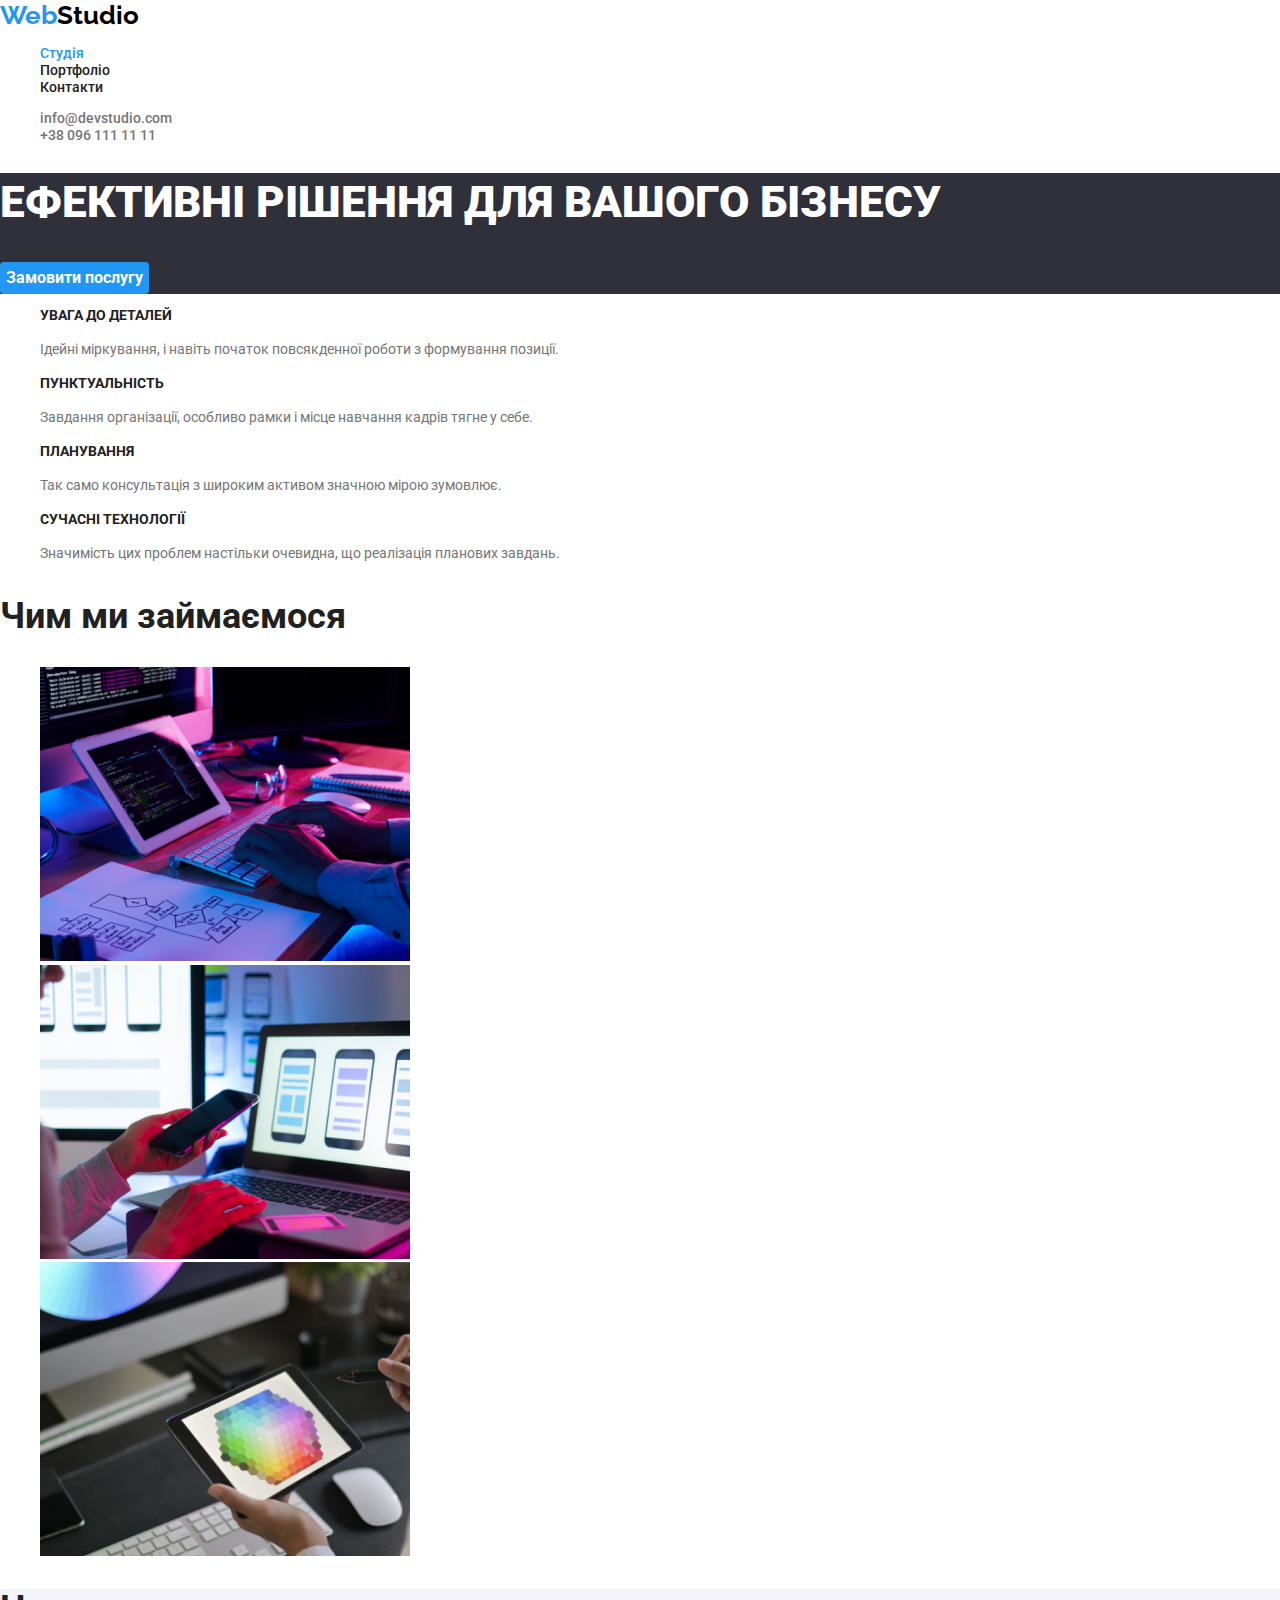
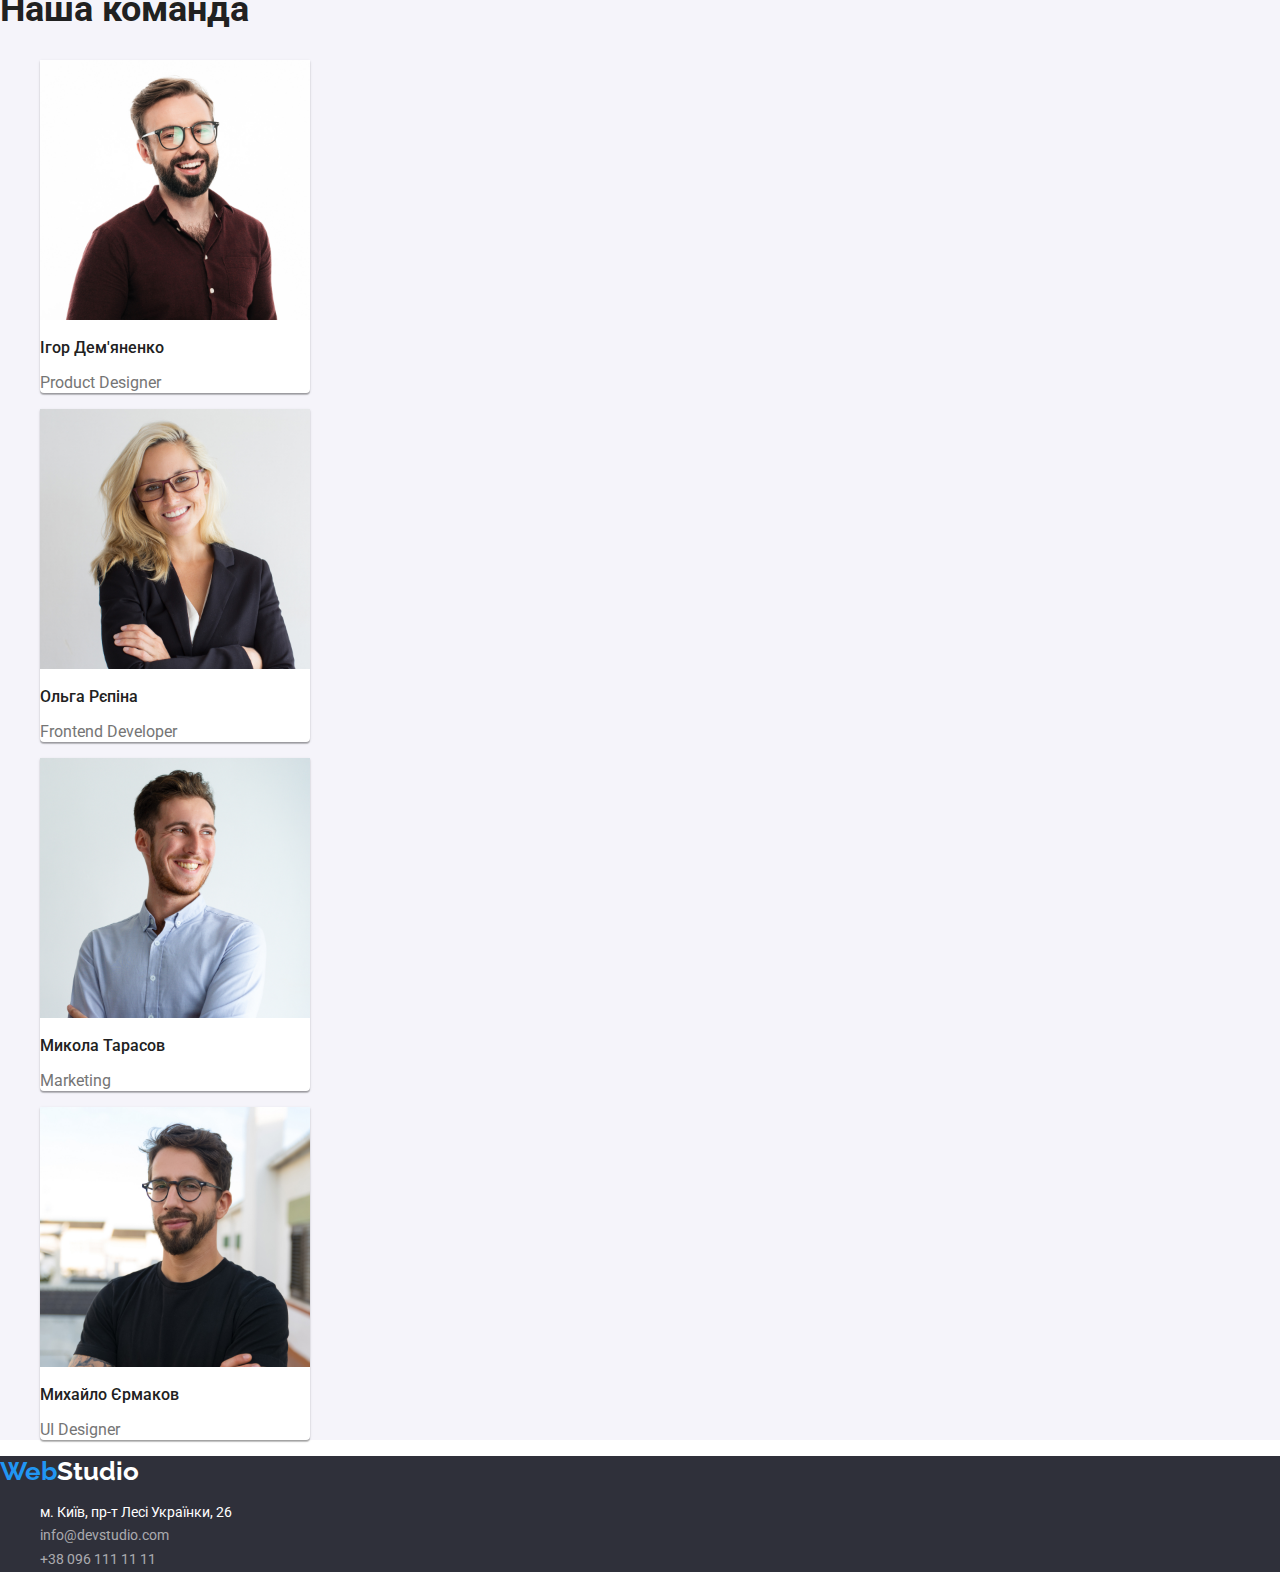
==== index.html @ 89f5fe5b "Initial commit" ====
<!DOCTYPE html>
<html lang="uk">
<head>
    <meta charset="UTF-8">
    <meta http-equiv="X-UA-Compatible" content="IE=edge">
    <meta name="viewport" content="width=device-width, initial-scale=1.0">
    <title>Домашня робота 1</title>

    <link rel="preconnect" href="https://fonts.googleapis.com">
    <link rel="preconnect" href="https://fonts.gstatic.com" crossorigin>
    <link href="https://fonts.googleapis.com/css2?family=Raleway:wght@700&family=Roboto:wght@400;500;700;900&display=swap" rel="stylesheet">

    <link rel="stylesheet" href="./css/normalize.css">

    <link rel="stylesheet" href="./css/index.css">

</head>
<body class="page">
    <header class="header">
        <nav class="nav">
            <a href="" class="logo">Web<span class="logo-dot">Studio</span></a>
            <ul class="nav-site">
                <li><a href="./index.html" class="studio">Студія</a></li>
                <li><a href="./portfolio.html" class="portfolio-contacts portfolio-margin">Портфоліо</a></li>
                <li><a href="" class="portfolio-contacts">Контакти</a></li>
            </ul>
        </nav>

            <ul class="nav-address">
                <li><a href="mailto:info@devstudio.com" class="mail">info@devstudio.com</a></li>
                <li><a href="tel:+380961111111" class="tel">+38 096 111 11 11</a></li>
            </ul>
        
    </header>

    <main>
        <section class="section-one">
                <h1 class="section-one-title">Ефективні рішення для вашого бізнесу</h1>
                <button type="button" class="button">Замовити послугу</button>   
        </section>

            <section class="section-two">
                <h2 hidden>Критерiї у роботi</h2>
                    <ul class="ul-section-two">
                        <li>
                            <h3 class="title title-section-two">УВАГА ДО ДЕТАЛЕЙ</h3>
                            <p class="text">Ідейні міркування, і навіть початок повсякденної роботи з формування позиції.</p>
                        </li>
                        <li>
                            <h3 class="title title-section-two">ПУНКТУАЛЬНІСТЬ</h3>
                            <p class="text">Завдання організації, особливо рамки і місце навчання кадрів тягне у себе.</p>
                        </li>
                        <li>
                            <h3 class="title title-section-two">ПЛАНУВАННЯ</h3>
                            <p class="text">Так само консультація з широким активом значною мірою зумовлює.</p>
                        </li>
                        <li>
                            <h3 class="title title-section-two">СУЧАСНІ ТЕХНОЛОГІЇ</h3>
                            <p class="text">Значимість цих проблем настільки очевидна, що реалізація планових завдань.</p>
                        </li>
                    </ul> 
            </section>
       
        <section class="section-three">
                <h2 class="title title-section-three">Чим ми займаємося</h2>
            <ul class="ul-section-three">
                <li><img src="./img/computer.jpg" alt="computer" width="370" class="img"></li>
                <li><img src="./img/telephone.jpg" alt="telephone" width="370" class="img"></li>
                <li><img src="./img/tablet.jpg" alt="tablet" width="370" class="img"></li>
            </ul>
         
        </section>
        <section class="section-four">
                <h2 class="title title-section-four">Наша команда</h2>
                <ul class="ul-section-four">
                    <li class="li-section-four">
                        <img src="./img/productdesigner.jpg" alt="designer" width="270">
                        <h3 class="title title-four">Ігор Дем'яненко</h3>
                        <p lang="en" class="text-section-four">Product Designer</p>
                    </li>
                    <li class="li-section-four">
                        <img src="./img/frontenddeveloper.jpg" alt="developer" width="270">
                        <h3 class="title title-four">Ольга Рєпіна</h3>
                        <p lang="en" class="text-section-four">Frontend Developer</p>
                    </li>
                    <li class="li-section-four">
                        <img src="./img/marketin.jpg" alt="marketing" width="270">
                        <h3 class="title title-four">Микола Тарасов</h3>
                        <p lang="en" class="text-section-four">Marketing</p>
                    </li>
                    <li class="li-section-four">
                        <img src="./img/uIdesigner.jpg" alt="designer" width="270">
                        <h3 class="title title-four">Михайло Єрмаков</h3>
                        <p lang="en" class="text-section-four">UI Designer</p>
                    </li>
                </ul>
        </section>
    </main>
    <footer class="footer">
            <a href="" class="logo-footer">Web<span class="logo-dot-footer">Studio</span></a>
       
        <address class="address">
            <ul>
                <li><a href="https://goo.gl/maps/SRYrZVsb4umEYRxeA" target="_blank" rel="noopener noreferrer" class="maps">м. Київ, пр-т Лесі Українки, 26</a></li>
                <li><a href="mailto:info@devstudio.com" class="mailto-tel">info@devstudio.com</a></li>
                <li><a href="tel:+380961111111" class="mailto-tel">+38 096 111 11 11</a></li>
            </ul>
        </address>
      
    </footer>
</body>
</html>
---- css/index.css ----
:root {
    --primary-color: #212121;
    --secondary-color: #757575;
    --accent-color: #2196F3;
    --white-color: #FFFFFF;
    --header-footer-color: #2F303A;
    --black-color: #000000;
    --grey-color: #F5F4FA;

    --main-font: 'Roboto', sans-serif;
    --secondary-font:  'Raleway', sans-serif;

    --title-size: 36px;
    --text-size: 14px;
}

ul {
    list-style: none;
}

* {
    box-sizing: border-box;
}
.page {
    color: var(--secondary-color);
    font-family: var(--main-font);
    font-size: var(--text-size);
}

/* header */
/* водин ряд display: flex; */
/* по вертикали по центру align-items: center; */
.logo {
    color: var(--accent-color);
    font-family: var(--secondary-font);
    font-weight: 700;
    font-size: 26px;
    line-height: 1.19;
    text-decoration: none;   
}
.logo-dot {
    color: var(--black-color);
}

.studio {
    color: var(--accent-color);
    font-weight: 500;
    font-size: 14px;
    line-height: 1.14;
    text-decoration: none;   
}
.studio:hover,
.studio:focus {
    color: blue;
}

.portfolio-contacts {
    color: var(--primary-color);
    font-weight: 500;
    font-size: 14px;
    line-height: 1.14;
    text-decoration: none;
   
}

.portfolio-contacts:hover,
.portfolio-contacts:focus {
    color:#2196F3;
}

.mail {
    color: var(--secondary-color);
    font-weight: 500;
    font-size: 14px;
    line-height: 1.14;
    text-decoration: none;
   
}
.mail:hover,
.mail:focus {
    color:#2196F3;
}

.tel {
    color: var(--secondary-color);
    font-weight: 500;
    font-size: 14px;
    line-height: 1.14;
    text-decoration: none;
}
.tel:hover,
.tel:focus {
    color:#2196F3;
}

/* main */
/* section 1 */
.section-one {
    background-color: var(--header-footer-color);    
}

.section-one-title {
    color: var(--white-color);
    font-weight: 900;
    font-size: 44px;
    line-height: 1.36;
    text-transform: uppercase;
}

.button {
    background-color:var(--accent-color);
    border: none;
    border-radius: 4px;
    color: var(--white-color);
    font-weight: 700;
    font-size: 16px;
    line-height: 1.87;
    cursor: pointer;  
}
.button:hover,
.button:focus {
    background-color: #188ce8;
    color: var(--white-color);
} 
/* section 2 */

 .title {
    color: var(--primary-color);
}
.title-section-two {
    font-weight: 700;
    font-size: 14px;
    line-height: 1.14;   
}
.text {
    line-height: 1.71;
   
}
/* section 3 */

.title-section-three {
    font-weight: 700;
    font-size: 36px;
    line-height: 1.16;   
}

.img {
    width: 370px;
    height: 294px;   
}
/* section 4 */
.section-four {
    background-color: var(--grey-color); 
}

.title-section-four {
    font-weight: 700;
    font-size: 36px;
    line-height: 1.16;   
}

.li-section-four {
    background-color: var(--white-color);
    width: 270px;
    box-shadow: 0px 1px 3px rgba(0, 0, 0, 0.12), 0px 1px 1px rgba(0, 0, 0, 0.14), 0px 2px 1px rgba(0, 0, 0, 0.2);
    border-radius: 0px 0px 4px 4px;
}
.title-four {
    font-weight: 500;
    font-size: 16px;
    line-height: 1.18;   
}
.text-section-four {
    font-size: 16px;
    line-height: 1.18;   
}
/* footer */
.footer {
    background-color: var(--header-footer-color);  
}

.logo-footer {
    color: var(--accent-color);
    font-family: var(--secondary-font);
    font-weight: 700;
    font-size: 26px;
    line-height: 1.19;
    text-decoration: none;
   
}
.logo-dot-footer {
    color: var(--white-color);
}

.address {
    font-style: normal;
}
.maps {
   color: var(--white-color);
  
    line-height: 1.71;
    text-decoration: none; 
}
.maps:hover,
.maps:focus {
    color: #2196F3;
}
.mailto-tel {
    color: rgba(255, 255, 255, 0.6);
    
    line-height: 1.71;
    text-decoration: none;
}
.mailto-tel:hover,
.mailto-tel:focus {
    color: #2196F3;
}
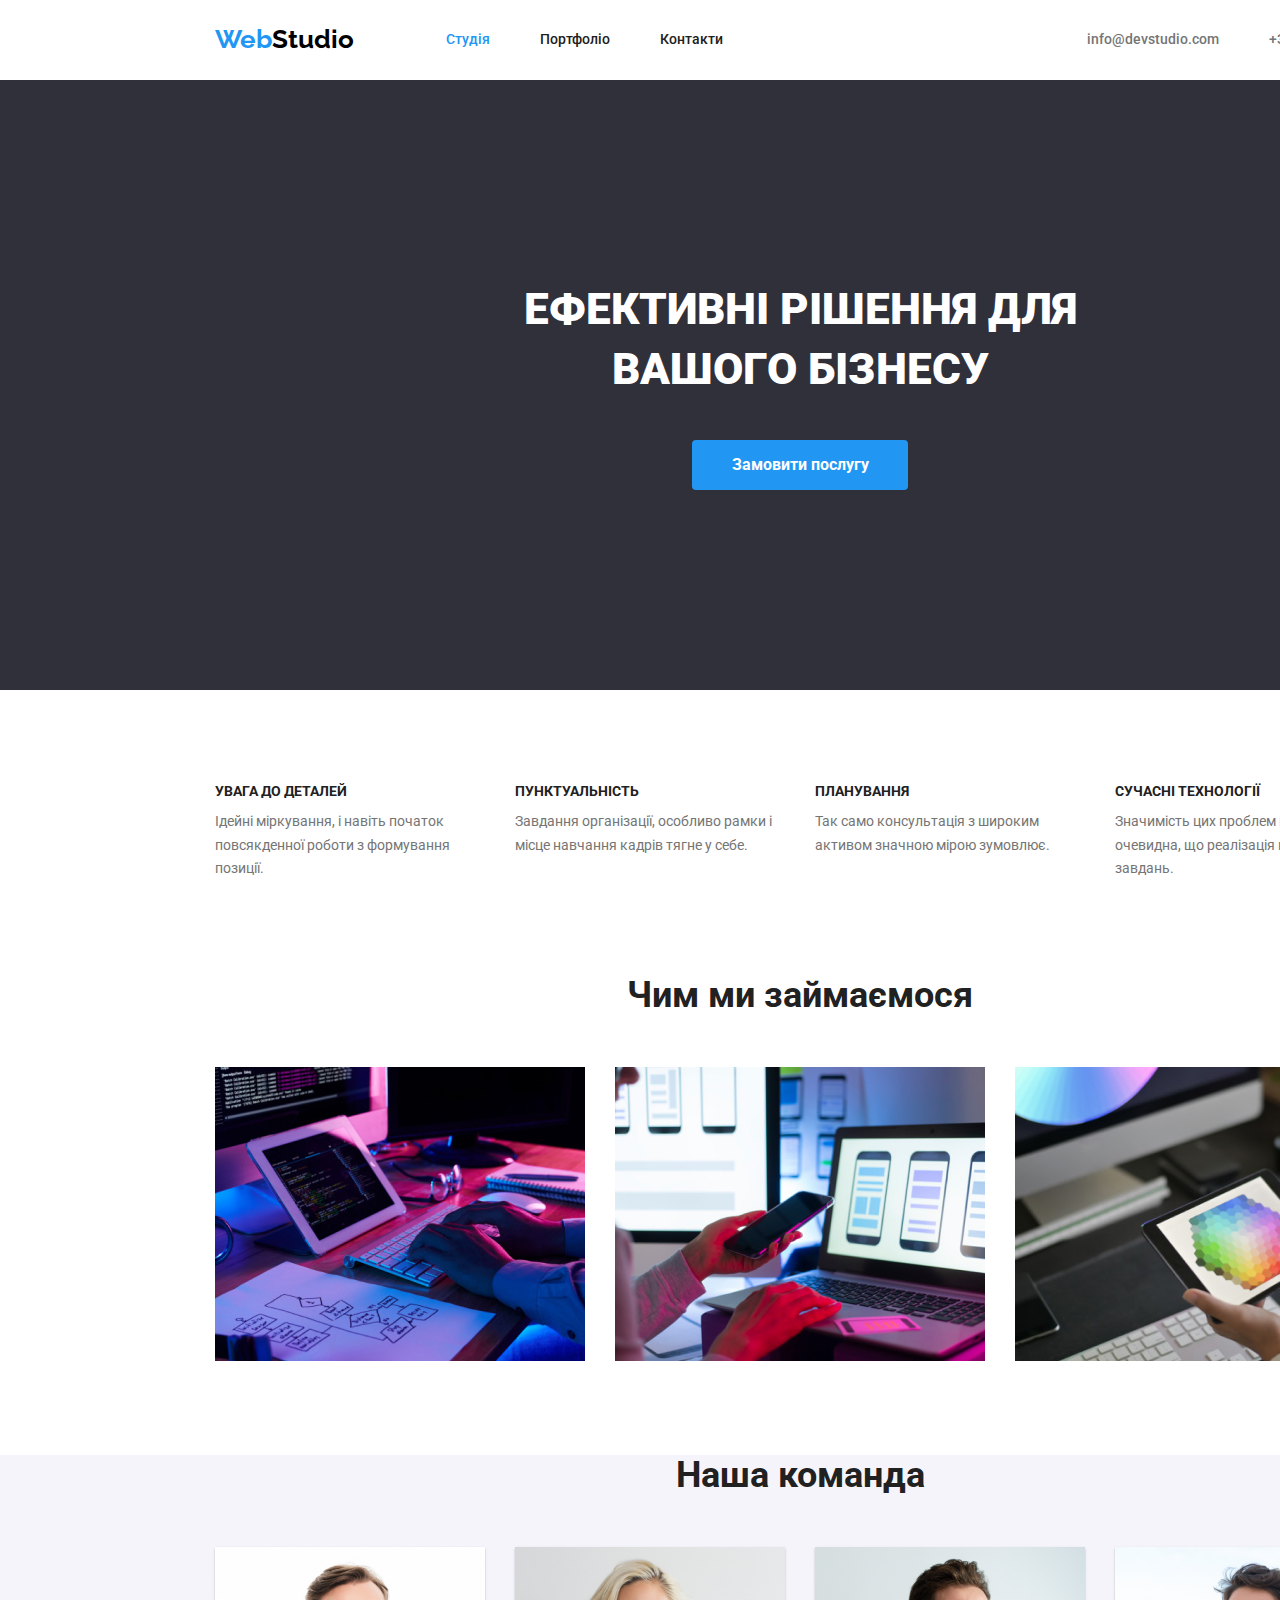
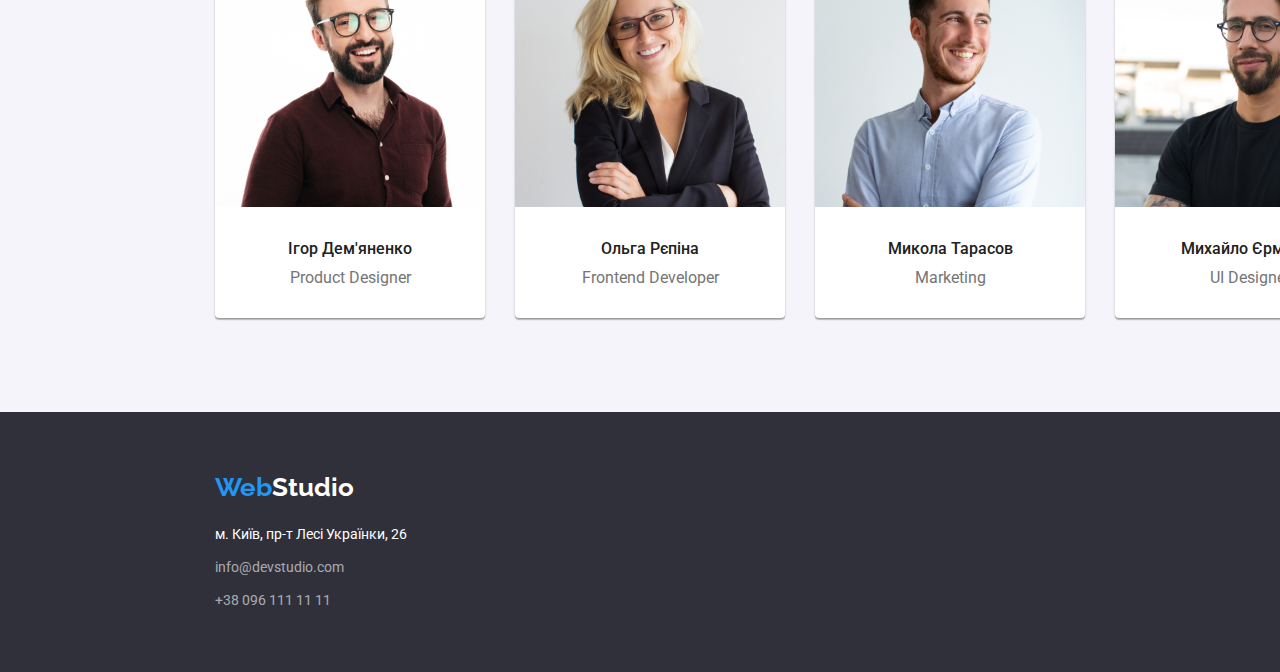
==== commit f6794fcb: "pазметка дз 3" ====
--- a/index.html
+++ b/index.html
@@ -10,27 +10,25 @@
     <link rel="preconnect" href="https://fonts.gstatic.com" crossorigin>
     <link href="https://fonts.googleapis.com/css2?family=Raleway:wght@700&family=Roboto:wght@400;500;700;900&display=swap" rel="stylesheet">
 
-    <link rel="stylesheet" href="./css/normalize.css">
+    <link rel="stylesheet" href="./css/modern-normalize.css">
 
     <link rel="stylesheet" href="./css/index.css">
 
-</head>
+</head> 
 <body class="page">
     <header class="header">
         <nav class="nav">
             <a href="" class="logo">Web<span class="logo-dot">Studio</span></a>
             <ul class="nav-site">
-                <li><a href="./index.html" class="studio">Студія</a></li>
-                <li><a href="./portfolio.html" class="portfolio-contacts portfolio-margin">Портфоліо</a></li>
-                <li><a href="" class="portfolio-contacts">Контакти</a></li>
+                <li class="item"><a href="./index.html" class="link studio">Студія</a></li>
+                <li class="item"><a href="./portfolio.html" class="link portfolio-contacts">Портфоліо</a></li>
+                <li class="item"><a href="" class=" link portfolio-contacts">Контакти</a></li>
             </ul>
         </nav>
-
             <ul class="nav-address">
-                <li><a href="mailto:info@devstudio.com" class="mail">info@devstudio.com</a></li>
-                <li><a href="tel:+380961111111" class="tel">+38 096 111 11 11</a></li>
+                <li class="item"><a href="mailto:info@devstudio.com" class="link mail">info@devstudio.com</a></li>
+                <li class="item"><a href="tel:+380961111111" class="link tel">+38 096 111 11 11</a></li>
             </ul>
-        
     </header>
 
     <main>
@@ -40,60 +38,66 @@
         </section>
 
             <section class="section-two">
+              <div class="container-two">
                 <h2 hidden>Критерiї у роботi</h2>
-                    <ul class="ul-section-two">
-                        <li>
-                            <h3 class="title title-section-two">УВАГА ДО ДЕТАЛЕЙ</h3>
-                            <p class="text">Ідейні міркування, і навіть початок повсякденної роботи з формування позиції.</p>
-                        </li>
-                        <li>
-                            <h3 class="title title-section-two">ПУНКТУАЛЬНІСТЬ</h3>
-                            <p class="text">Завдання організації, особливо рамки і місце навчання кадрів тягне у себе.</p>
-                        </li>
-                        <li>
-                            <h3 class="title title-section-two">ПЛАНУВАННЯ</h3>
-                            <p class="text">Так само консультація з широким активом значною мірою зумовлює.</p>
-                        </li>
-                        <li>
-                            <h3 class="title title-section-two">СУЧАСНІ ТЕХНОЛОГІЇ</h3>
-                            <p class="text">Значимість цих проблем настільки очевидна, що реалізація планових завдань.</p>
-                        </li>
-                    </ul> 
+                <ul class="ul-section-two">
+                    <li class="item">
+                        <h3 class="title title-section-two">УВАГА ДО ДЕТАЛЕЙ</h3>
+                        <p class="text">Ідейні міркування, і навіть початок повсякденної роботи з формування позиції.</p>
+                    </li>
+                    <li class="item">
+                        <h3 class="title title-section-two">ПУНКТУАЛЬНІСТЬ</h3>
+                        <p class="text">Завдання організації, особливо рамки і місце навчання кадрів тягне у себе.</p>
+                    </li>
+                    <li class="item">
+                        <h3 class="title title-section-two">ПЛАНУВАННЯ</h3>
+                        <p class="text">Так само консультація з широким активом значною мірою зумовлює.</p>
+                    </li>
+                    <li class="item">
+                        <h3 class="title title-section-two">СУЧАСНІ ТЕХНОЛОГІЇ</h3>
+                        <p class="text">Значимість цих проблем настільки очевидна, що реалізація планових завдань.</p>
+                    </li>
+                </ul> 
+              </div>
             </section>
        
         <section class="section-three">
-                <h2 class="title title-section-three">Чим ми займаємося</h2>
+           <div class="container-three">
+            <h2 class="title title-section-three">Чим ми займаємося</h2>
             <ul class="ul-section-three">
-                <li><img src="./img/computer.jpg" alt="computer" width="370" class="img"></li>
-                <li><img src="./img/telephone.jpg" alt="telephone" width="370" class="img"></li>
-                <li><img src="./img/tablet.jpg" alt="tablet" width="370" class="img"></li>
-            </ul>
-         
+                <li class="item"><img src="./img/computer.jpg" alt="computer" width="370" class="img"></li>
+                <li class="item"><img src="./img/telephone.jpg" alt="telephone" width="370" class="img"></li>
+                <li class="item"><img src="./img/tablet.jpg" alt="tablet" width="370" class="img"></li>
+            </ul>  
+           </div>
         </section>
         <section class="section-four">
                 <h2 class="title title-section-four">Наша команда</h2>
+                <div class="container-four">
                 <ul class="ul-section-four">
                     <li class="li-section-four">
-                        <img src="./img/productdesigner.jpg" alt="designer" width="270">
+                        <img src="./img/productdesigner.jpg" alt="designer" width="270" class="imges">
                         <h3 class="title title-four">Ігор Дем'яненко</h3>
                         <p lang="en" class="text-section-four">Product Designer</p>
                     </li>
                     <li class="li-section-four">
-                        <img src="./img/frontenddeveloper.jpg" alt="developer" width="270">
+                        <img src="./img/frontenddeveloper.jpg" alt="developer" width="270" class="imges">
                         <h3 class="title title-four">Ольга Рєпіна</h3>
                         <p lang="en" class="text-section-four">Frontend Developer</p>
                     </li>
                     <li class="li-section-four">
-                        <img src="./img/marketin.jpg" alt="marketing" width="270">
+                        <img src="./img/marketin.jpg" alt="marketing" width="270" class="imges">
                         <h3 class="title title-four">Микола Тарасов</h3>
                         <p lang="en" class="text-section-four">Marketing</p>
                     </li>
                     <li class="li-section-four">
-                        <img src="./img/uIdesigner.jpg" alt="designer" width="270">
+                        <img src="./img/uIdesigner.jpg" alt="designer" width="270" class="imges">
                         <h3 class="title title-four">Михайло Єрмаков</h3>
                         <p lang="en" class="text-section-four">UI Designer</p>
                     </li>
                 </ul>
+            </div>
+              
         </section>
     </main>
     <footer class="footer">
@@ -102,7 +106,7 @@
         <address class="address">
             <ul>
                 <li><a href="https://goo.gl/maps/SRYrZVsb4umEYRxeA" target="_blank" rel="noopener noreferrer" class="maps">м. Київ, пр-т Лесі Українки, 26</a></li>
-                <li><a href="mailto:info@devstudio.com" class="mailto-tel">info@devstudio.com</a></li>
+                <li><a href="mailto:info@devstudio.com" class="mailto-tel tell">info@devstudio.com</a></li>
                 <li><a href="tel:+380961111111" class="mailto-tel">+38 096 111 11 11</a></li>
             </ul>
         </address>
--- a/css/index.css
+++ b/css/index.css
@@ -16,11 +16,25 @@
 
 ul {
     list-style: none;
-}
-
-* {
+    padding: 0;
+    margin: 0;
+}
+
+/* * {
     box-sizing: border-box;
-}
+} */
+
+/* reset */
+h1,
+h2,
+h3,
+h4,
+h5,
+h6,
+p {
+    margin: 0;
+}
+
 .page {
     color: var(--secondary-color);
     font-family: var(--main-font);
@@ -28,9 +42,22 @@
 }
 
 /* header */
-/* водин ряд display: flex; */
 /* по вертикали по центру align-items: center; */
+
+.header {
+    display: flex;
+    width: 1600px;
+    padding-left: 215px;
+    padding-right: 215px;    
+}
+.nav {
+    display: flex;
+}
 .logo {
+    display: block;
+    padding-top: 24px;
+    padding-bottom: 25px;
+
     color: var(--accent-color);
     font-family: var(--secondary-font);
     font-weight: 700;
@@ -41,13 +68,29 @@
 .logo-dot {
     color: var(--black-color);
 }
+.nav-site  {
+    display: flex ;
+    margin-left: 92px;   
+}
+/* .nav-site .item:not(:last-child) {
+    margin-right: 50px;
+} */
+.nav-site .item + .item {
+    margin-left: 50px;
+}
+.nav-site .link {
+    display: block;
+    padding-top: 32px;
+    padding-bottom: 32px;
+}
 
 .studio {
     color: var(--accent-color);
     font-weight: 500;
     font-size: 14px;
     line-height: 1.14;
-    text-decoration: none;   
+    text-decoration: none;
+     
 }
 .studio:hover,
 .studio:focus {
@@ -68,6 +111,22 @@
     color:#2196F3;
 }
 
+.nav-address {
+    display: flex;
+    margin-left: auto;
+}
+/* .nav-address .item:not(:last-child) {
+    margin-right: 50px;
+} */
+.nav-address .item + .item {
+    margin-left: 50px;
+}
+.nav-address .link {
+    display: block;
+    padding-top: 32px;
+    padding-bottom: 32px;
+}
+
 .mail {
     color: var(--secondary-color);
     font-weight: 500;
@@ -96,15 +155,24 @@
 /* main */
 /* section 1 */
 .section-one {
-    background-color: var(--header-footer-color);    
+    width: 1600px;
+    background-color: var(--header-footer-color);
+    text-align: center;    
 }
 
 .section-one-title {
+    width: 696px;
+   margin-right: 452px;
+   margin-left: 452px;
+   padding-top: 200px;
+
     color: var(--white-color);
     font-weight: 900;
     font-size: 44px;
     line-height: 1.36;
     text-transform: uppercase;
+    margin-bottom: 40px;
+   
 }
 
 .button {
@@ -115,7 +183,14 @@
     font-weight: 700;
     font-size: 16px;
     line-height: 1.87;
-    cursor: pointer;  
+    cursor: pointer;
+
+    padding: 10px 32px;
+    width: 216px;
+    min-height: 50px;
+    margin-bottom: 200px;
+  
+     
 }
 .button:hover,
 .button:focus {
@@ -123,40 +198,96 @@
     color: var(--white-color);
 } 
 /* section 2 */
+.section-two {
+    width: 1600px;
+    padding-top: 94px;
+    padding-bottom: 94px;
+    padding-left: 215px;
+    padding-right: 215px;  
+}
+.container-two {
+    width: 1170px;
+   
+}
+.ul-section-two {
+    display: flex;
+}
+.ul-section-two .item {
+    width: 270px;
+}
+.ul-section-two .item + .item {
+    margin-left: 30px;
+}
 
  .title {
     color: var(--primary-color);
+
 }
 .title-section-two {
     font-weight: 700;
     font-size: 14px;
-    line-height: 1.14;   
+    line-height: 1.14;
+   
+    margin-bottom: 10px;   
 }
 .text {
     line-height: 1.71;
+ 
+    margin-bottom: 0;
+    
    
 }
 /* section 3 */
+.section-three {
+    width: 1600px;
+    padding-left: 215px;
+    padding-right: 215px;
+    padding-bottom: 94px;
+}
+.container-three {
+    text-align: center;
+
+}
 
 .title-section-three {
     font-weight: 700;
     font-size: 36px;
-    line-height: 1.16;   
+    line-height: 1.16;
+    margin-bottom: 50px;   
+}
+.ul-section-three {
+    display: flex;
+}
+.ul-section-three .item + .item {
+    margin-left: 30px;
 }
 
 .img {
     width: 370px;
-    height: 294px;   
+    height: 294px;
+    display: block;   
 }
 /* section 4 */
 .section-four {
-    background-color: var(--grey-color); 
+    width: 1600px;
+    background-color: var(--grey-color);
+    text-align: center;
+    padding-left: 215px;
+    padding-right: 215px;
+    padding-bottom: 94px;  
 }
 
 .title-section-four {
     font-weight: 700;
     font-size: 36px;
-    line-height: 1.16;   
+    line-height: 1.16;
+    margin-bottom: 50px;   
+}
+.container-four  {
+    text-align: center;
+}
+.ul-section-four {
+    display: flex;    
 }
 
 .li-section-four {
@@ -165,18 +296,28 @@
     box-shadow: 0px 1px 3px rgba(0, 0, 0, 0.12), 0px 1px 1px rgba(0, 0, 0, 0.14), 0px 2px 1px rgba(0, 0, 0, 0.2);
     border-radius: 0px 0px 4px 4px;
 }
+.ul-section-four .li-section-four + .li-section-four {
+    margin-left: 30px;
+}
+.imges {
+    margin-bottom: 30px;
+} 
+
 .title-four {
     font-weight: 500;
     font-size: 16px;
-    line-height: 1.18;   
+    line-height: 1.18;
+    margin-bottom: 10px;   
 }
 .text-section-four {
     font-size: 16px;
-    line-height: 1.18;   
+    line-height: 1.18;
+    padding-bottom: 30px;   /
 }
 /* footer */
 .footer {
-    background-color: var(--header-footer-color);  
+    background-color: var(--header-footer-color);
+    width: 1600px;  
 }
 
 .logo-footer {
@@ -186,6 +327,11 @@
     font-size: 26px;
     line-height: 1.19;
     text-decoration: none;
+    
+    display: block;
+    margin-bottom: 20px;
+    padding-top: 60px;
+    padding-left: 215px;
    
 }
 .logo-dot-footer {
@@ -194,12 +340,21 @@
 
 .address {
     font-style: normal;
+    padding-left: 215px;
+    padding-bottom: 60px;
 }
 .maps {
    color: var(--white-color);
   
     line-height: 1.71;
-    text-decoration: none; 
+    text-decoration: none;
+    margin-bottom: 9px;
+    display: block; 
+}
+.tell {
+    display: block;
+    margin-bottom: 9px;
+
 }
 .maps:hover,
 .maps:focus {
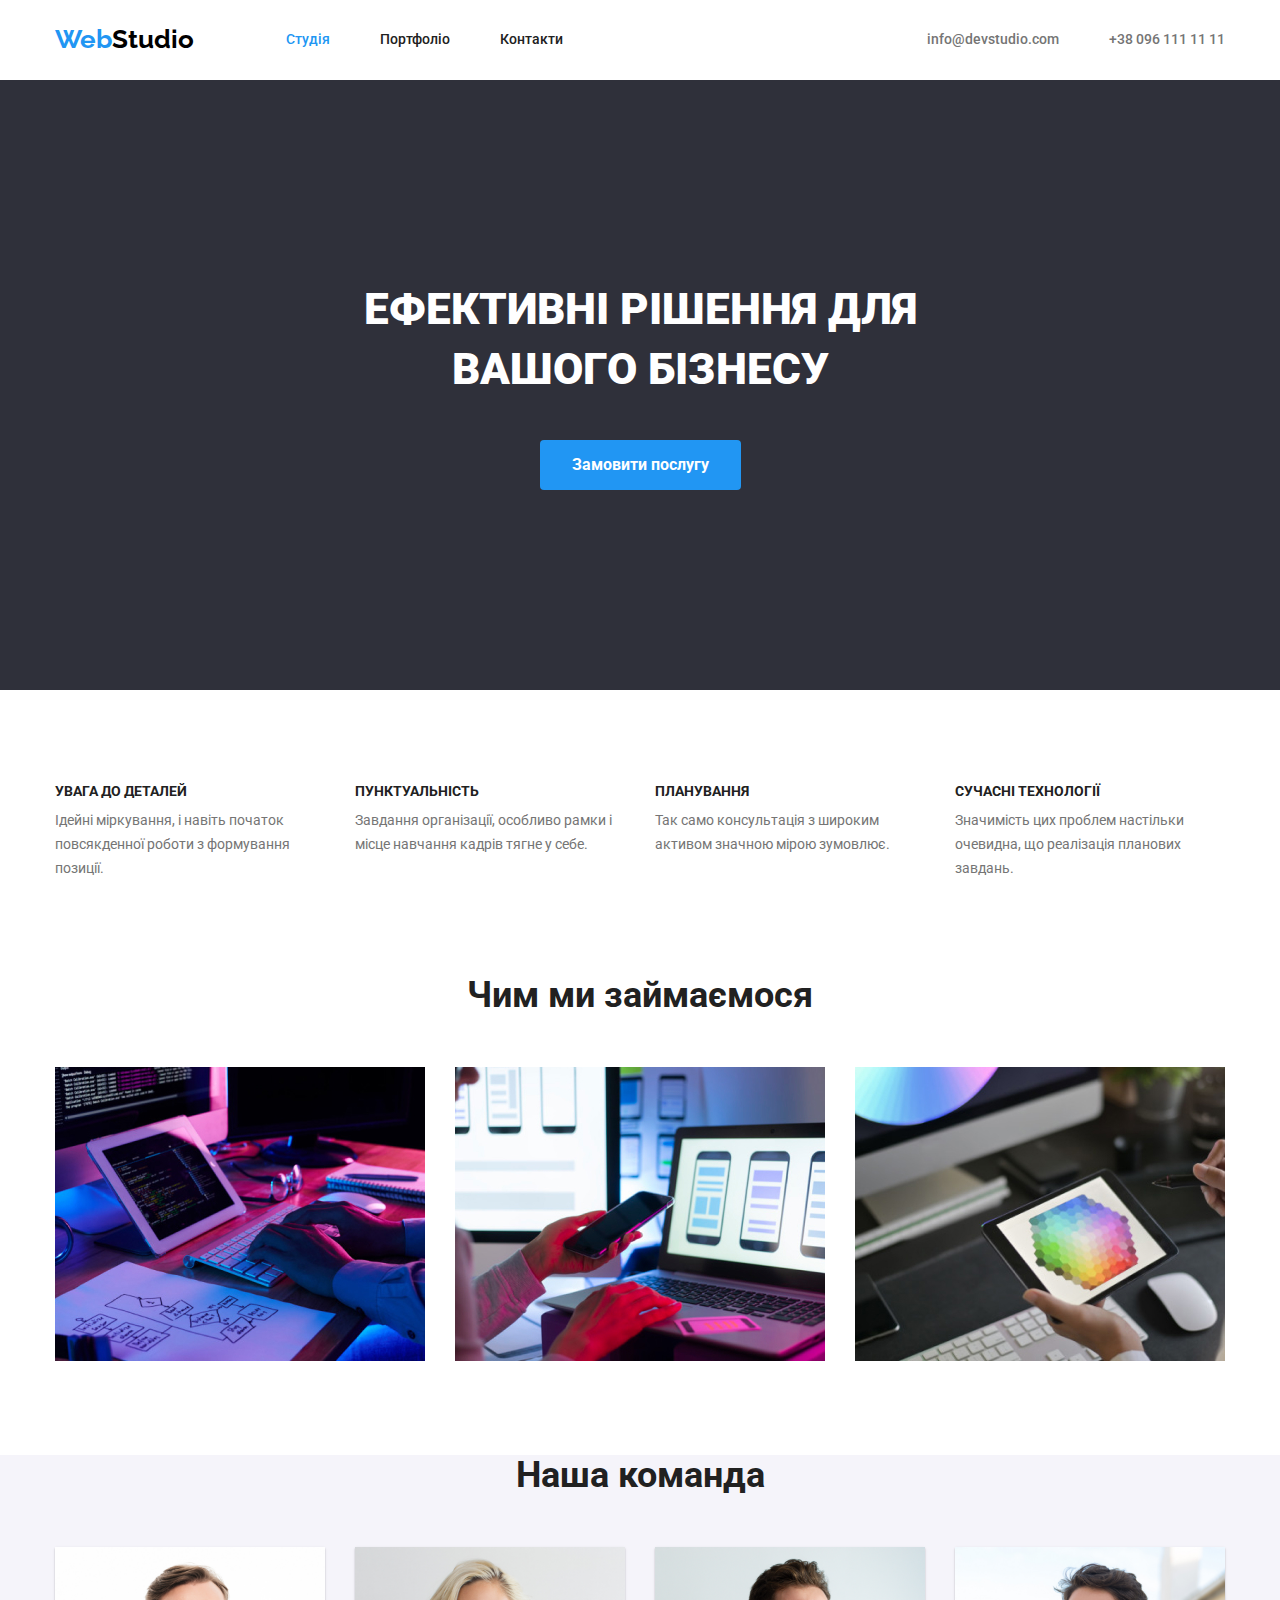
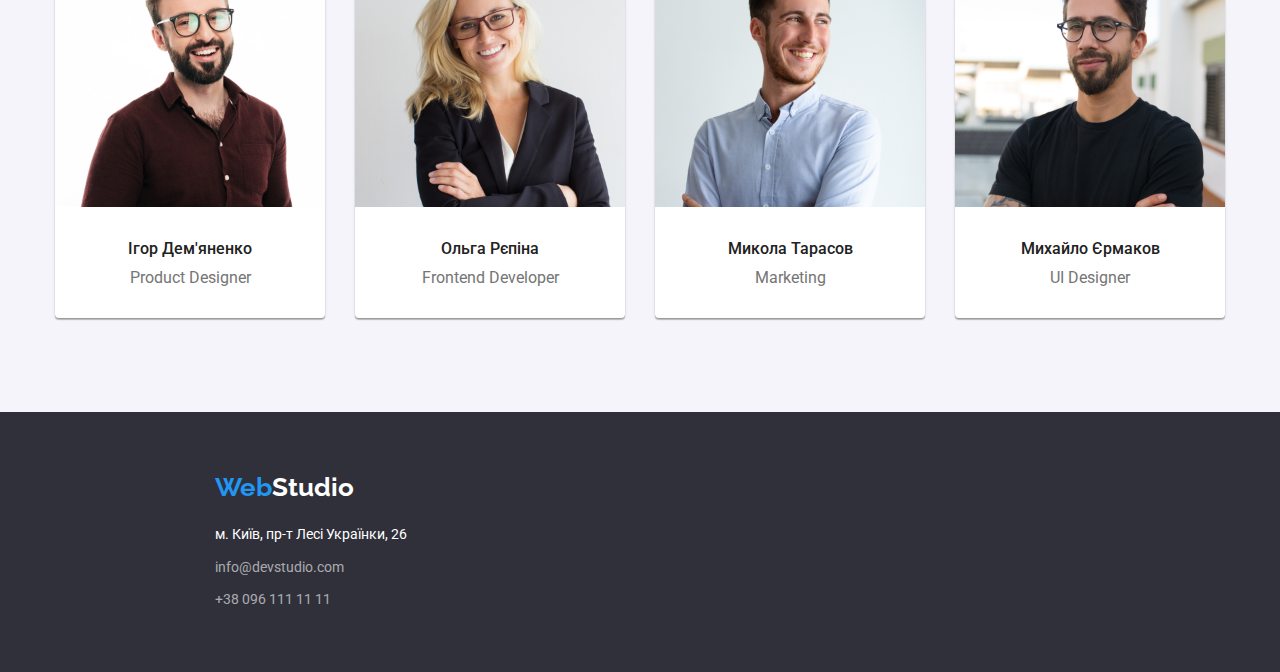
==== commit 8c10b187: "изменения после проверки" ====
--- a/index.html
+++ b/index.html
@@ -17,6 +17,7 @@
 </head> 
 <body class="page">
     <header class="header">
+      <div class="container-header">
         <nav class="nav">
             <a href="" class="logo">Web<span class="logo-dot">Studio</span></a>
             <ul class="nav-site">
@@ -29,6 +30,7 @@
                 <li class="item"><a href="mailto:info@devstudio.com" class="link mail">info@devstudio.com</a></li>
                 <li class="item"><a href="tel:+380961111111" class="link tel">+38 096 111 11 11</a></li>
             </ul>
+      </div>
     </header>
 
     <main>
@@ -77,23 +79,31 @@
                 <ul class="ul-section-four">
                     <li class="li-section-four">
                         <img src="./img/productdesigner.jpg" alt="designer" width="270" class="imges">
-                        <h3 class="title title-four">Ігор Дем'яненко</h3>
+                        <div class="container-title-text">
+                            <h3 class="title title-four">Ігор Дем'яненко</h3>
                         <p lang="en" class="text-section-four">Product Designer</p>
+                        </div>
                     </li>
                     <li class="li-section-four">
                         <img src="./img/frontenddeveloper.jpg" alt="developer" width="270" class="imges">
-                        <h3 class="title title-four">Ольга Рєпіна</h3>
-                        <p lang="en" class="text-section-four">Frontend Developer</p>
+                        <div class="container-title-text">
+                            <h3 class="title title-four">Ольга Рєпіна</h3>
+                            <p lang="en" class="text-section-four">Frontend Developer</p>
+                        </div>
                     </li>
                     <li class="li-section-four">
                         <img src="./img/marketin.jpg" alt="marketing" width="270" class="imges">
-                        <h3 class="title title-four">Микола Тарасов</h3>
-                        <p lang="en" class="text-section-four">Marketing</p>
+                        <div class="container-title-text">
+                            <h3 class="title title-four">Микола Тарасов</h3>
+                            <p lang="en" class="text-section-four">Marketing</p>
+                        </div>
                     </li>
                     <li class="li-section-four">
                         <img src="./img/uIdesigner.jpg" alt="designer" width="270" class="imges">
-                        <h3 class="title title-four">Михайло Єрмаков</h3>
-                        <p lang="en" class="text-section-four">UI Designer</p>
+                        <div class="container-title-text">
+                            <h3 class="title title-four">Михайло Єрмаков</h3>
+                            <p lang="en" class="text-section-four">UI Designer</p>
+                        </div>
                     </li>
                 </ul>
             </div>
@@ -101,15 +111,18 @@
         </section>
     </main>
     <footer class="footer">
+        <div class="container-footer">
             <a href="" class="logo-footer">Web<span class="logo-dot-footer">Studio</span></a>
        
-        <address class="address">
-            <ul>
-                <li><a href="https://goo.gl/maps/SRYrZVsb4umEYRxeA" target="_blank" rel="noopener noreferrer" class="maps">м. Київ, пр-т Лесі Українки, 26</a></li>
-                <li><a href="mailto:info@devstudio.com" class="mailto-tel tell">info@devstudio.com</a></li>
-                <li><a href="tel:+380961111111" class="mailto-tel">+38 096 111 11 11</a></li>
-            </ul>
-        </address>
+            <address class="address">
+                <ul>
+                    <li><a href="https://goo.gl/maps/SRYrZVsb4umEYRxeA" target="_blank" rel="noopener noreferrer" class="maps">м. Київ, пр-т Лесі Українки, 26</a></li>
+                    <li><a href="mailto:info@devstudio.com" class="mailto-tel tell">info@devstudio.com</a></li>
+                    <li><a href="tel:+380961111111" class="mailto-tel">+38 096 111 11 11</a></li>
+                </ul>
+            </address>
+        </div>
+      
       
     </footer>
 </body>
--- a/css/index.css
+++ b/css/index.css
@@ -44,15 +44,18 @@
 /* header */
 /* по вертикали по центру align-items: center; */
 
-.header {
-    display: flex;
-    width: 1600px;
-    padding-left: 215px;
-    padding-right: 215px;    
-}
+.container-header {
+    width: 1200px;
+    padding-left: 15px;
+    padding-right: 15px;
+    margin: 0 auto;
+    display: flex;
+}
+
 .nav {
     display: flex;
 }
+
 .logo {
     display: block;
     padding-top: 24px;
@@ -65,19 +68,23 @@
     line-height: 1.19;
     text-decoration: none;   
 }
+
 .logo-dot {
     color: var(--black-color);
 }
+
 .nav-site  {
     display: flex ;
     margin-left: 92px;   
 }
+
 /* .nav-site .item:not(:last-child) {
     margin-right: 50px;
 } */
 .nav-site .item + .item {
     margin-left: 50px;
 }
+
 .nav-site .link {
     display: block;
     padding-top: 32px;
@@ -89,9 +96,9 @@
     font-weight: 500;
     font-size: 14px;
     line-height: 1.14;
-    text-decoration: none;
-     
-}
+    text-decoration: none;   
+}
+
 .studio:hover,
 .studio:focus {
     color: blue;
@@ -102,8 +109,7 @@
     font-weight: 500;
     font-size: 14px;
     line-height: 1.14;
-    text-decoration: none;
-   
+    text-decoration: none;   
 }
 
 .portfolio-contacts:hover,
@@ -155,24 +161,23 @@
 /* main */
 /* section 1 */
 .section-one {
-    width: 1600px;
     background-color: var(--header-footer-color);
-    text-align: center;    
+    text-align: center;
+    padding-top: 200px;
+    padding-bottom: 200px;    
 }
 
 .section-one-title {
     width: 696px;
-   margin-right: 452px;
-   margin-left: 452px;
-   padding-top: 200px;
+   margin-right: auto;
+   margin-left: auto;
 
     color: var(--white-color);
     font-weight: 900;
     font-size: 44px;
     line-height: 1.36;
     text-transform: uppercase;
-    margin-bottom: 40px;
-   
+    margin-bottom: 40px;  
 }
 
 .button {
@@ -185,44 +190,42 @@
     line-height: 1.87;
     cursor: pointer;
 
-    padding: 10px 32px;
-    width: 216px;
-    min-height: 50px;
-    margin-bottom: 200px;
-  
-     
+    padding: 10px 32px;   
 }
 .button:hover,
 .button:focus {
     background-color: #188ce8;
     color: var(--white-color);
-} 
+}
+
 /* section 2 */
 .section-two {
-    width: 1600px;
     padding-top: 94px;
     padding-bottom: 94px;
-    padding-left: 215px;
-    padding-right: 215px;  
-}
+}
+
 .container-two {
-    width: 1170px;
-   
-}
+    width: 1200px;
+    margin: 0 auto;
+    padding: 0 15px;  
+}
+
 .ul-section-two {
     display: flex;
 }
+
 .ul-section-two .item {
     width: 270px;
 }
+
 .ul-section-two .item + .item {
     margin-left: 30px;
 }
 
  .title {
     color: var(--primary-color);
-
-}
+}
+
 .title-section-two {
     font-weight: 700;
     font-size: 14px;
@@ -233,20 +236,19 @@
 .text {
     line-height: 1.71;
  
-    margin-bottom: 0;
-    
-   
-}
+    margin-bottom: 0;  
+}
+
 /* section 3 */
 .section-three {
-    width: 1600px;
-    padding-left: 215px;
-    padding-right: 215px;
     padding-bottom: 94px;
 }
+
 .container-three {
+    width: 1200px;
+    margin: 0 auto;
+    padding: 0 15px;
     text-align: center;
-
 }
 
 .title-section-three {
@@ -255,9 +257,11 @@
     line-height: 1.16;
     margin-bottom: 50px;   
 }
+
 .ul-section-three {
     display: flex;
 }
+
 .ul-section-three .item + .item {
     margin-left: 30px;
 }
@@ -267,13 +271,11 @@
     height: 294px;
     display: block;   
 }
+
 /* section 4 */
 .section-four {
-    width: 1600px;
     background-color: var(--grey-color);
     text-align: center;
-    padding-left: 215px;
-    padding-right: 215px;
     padding-bottom: 94px;  
 }
 
@@ -281,11 +283,15 @@
     font-weight: 700;
     font-size: 36px;
     line-height: 1.16;
-    margin-bottom: 50px;   
+    margin-bottom: 50px;  
 }
 .container-four  {
     text-align: center;
-}
+    width: 1200px;
+    margin: 0 auto;
+    padding: 0 15px;
+}
+
 .ul-section-four {
     display: flex;    
 }
@@ -296,11 +302,14 @@
     box-shadow: 0px 1px 3px rgba(0, 0, 0, 0.12), 0px 1px 1px rgba(0, 0, 0, 0.14), 0px 2px 1px rgba(0, 0, 0, 0.2);
     border-radius: 0px 0px 4px 4px;
 }
+
 .ul-section-four .li-section-four + .li-section-four {
     margin-left: 30px;
 }
-.imges {
-    margin-bottom: 30px;
+
+.container-title-text {
+    padding-top: 30px;
+    padding-bottom: 30px;
 } 
 
 .title-four {
@@ -309,15 +318,21 @@
     line-height: 1.18;
     margin-bottom: 10px;   
 }
+
 .text-section-four {
     font-size: 16px;
     line-height: 1.18;
-    padding-bottom: 30px;   /
-}
+}
+
 /* footer */
 .footer {
     background-color: var(--header-footer-color);
-    width: 1600px;  
+    padding-top: 60px;
+    padding-bottom: 60px;
+}
+
+.container-footer {
+    padding-left: 215px;
 }
 
 .logo-footer {
@@ -329,43 +344,42 @@
     text-decoration: none;
     
     display: block;
-    margin-bottom: 20px;
-    padding-top: 60px;
-    padding-left: 215px;
-   
-}
+    margin-bottom: 20px;  
+}
+
 .logo-dot-footer {
     color: var(--white-color);
 }
 
 .address {
     font-style: normal;
-    padding-left: 215px;
-    padding-bottom: 60px;
-}
+}
+
 .maps {
    color: var(--white-color);
-  
     line-height: 1.71;
     text-decoration: none;
     margin-bottom: 9px;
     display: block; 
 }
+
 .tell {
     display: block;
     margin-bottom: 9px;
-
-}
+}
+
 .maps:hover,
 .maps:focus {
     color: #2196F3;
 }
+
 .mailto-tel {
     color: rgba(255, 255, 255, 0.6);
     
     line-height: 1.71;
     text-decoration: none;
 }
+
 .mailto-tel:hover,
 .mailto-tel:focus {
     color: #2196F3;
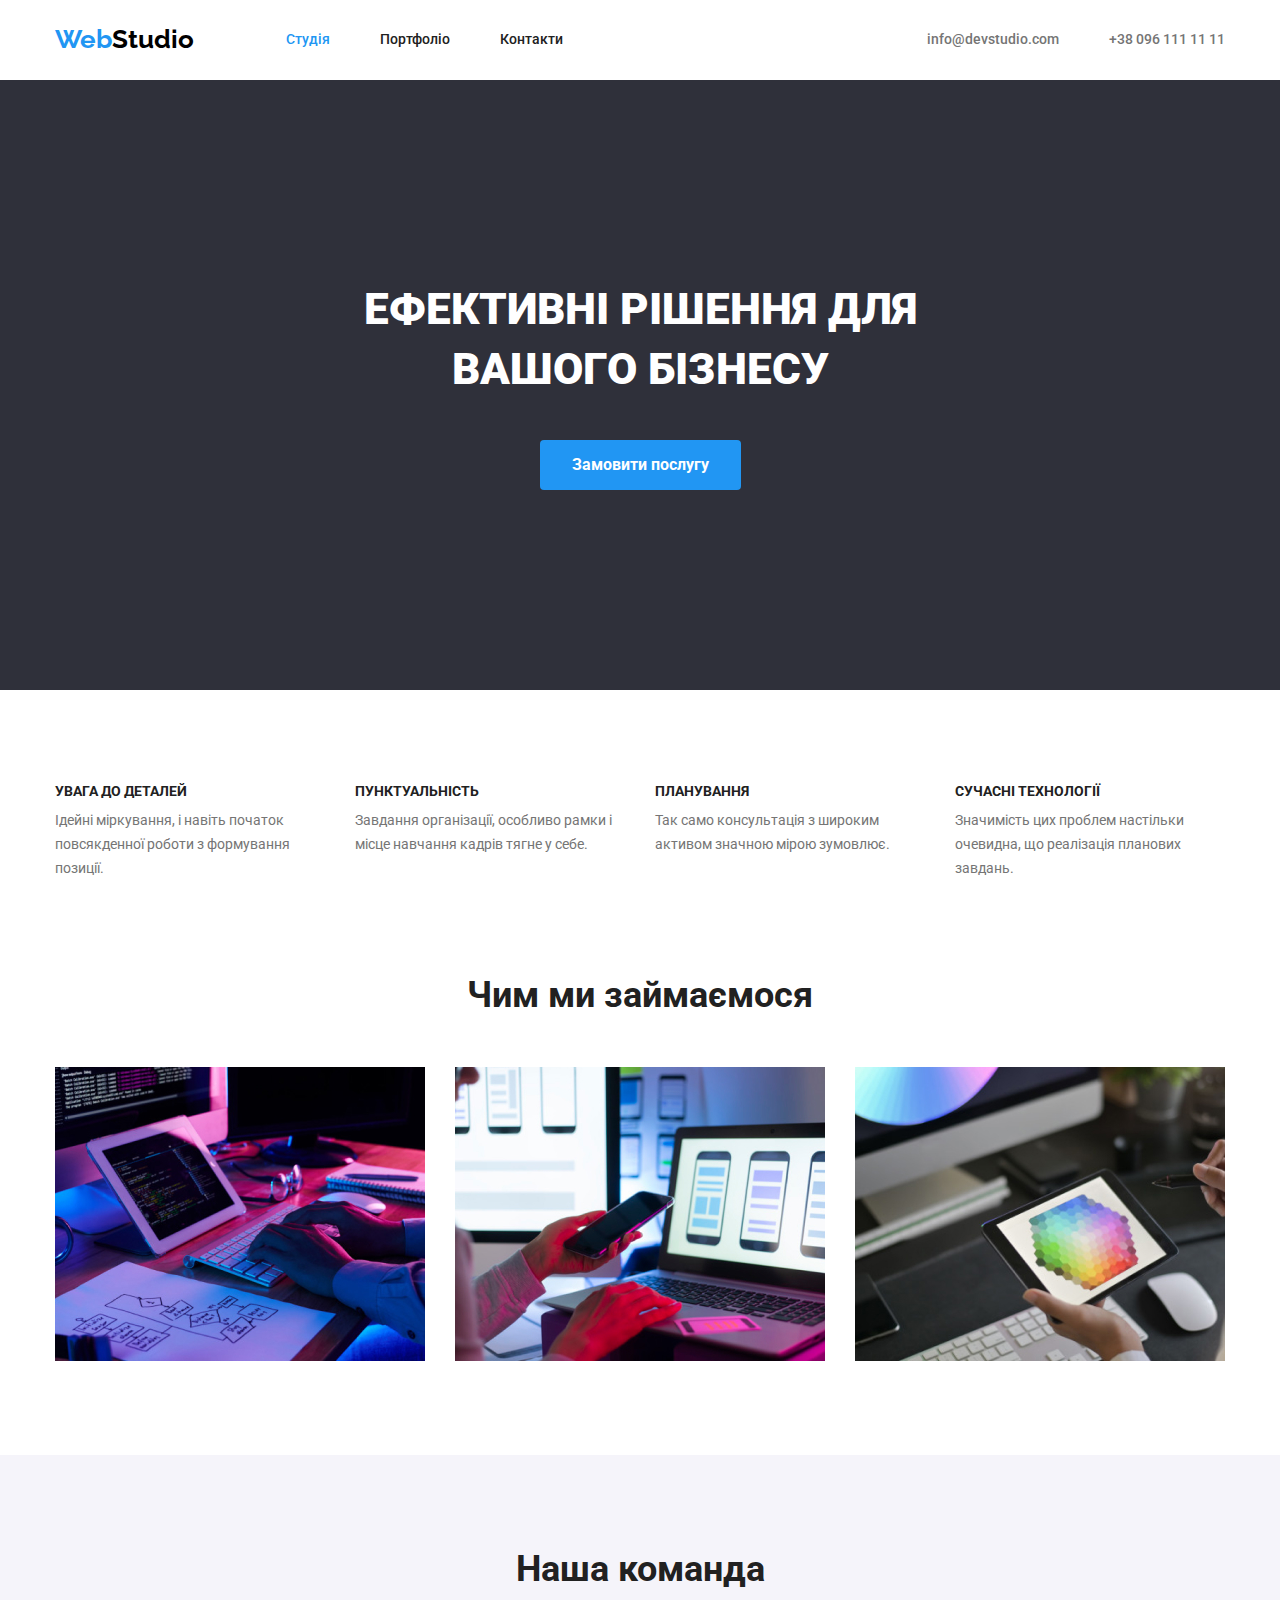
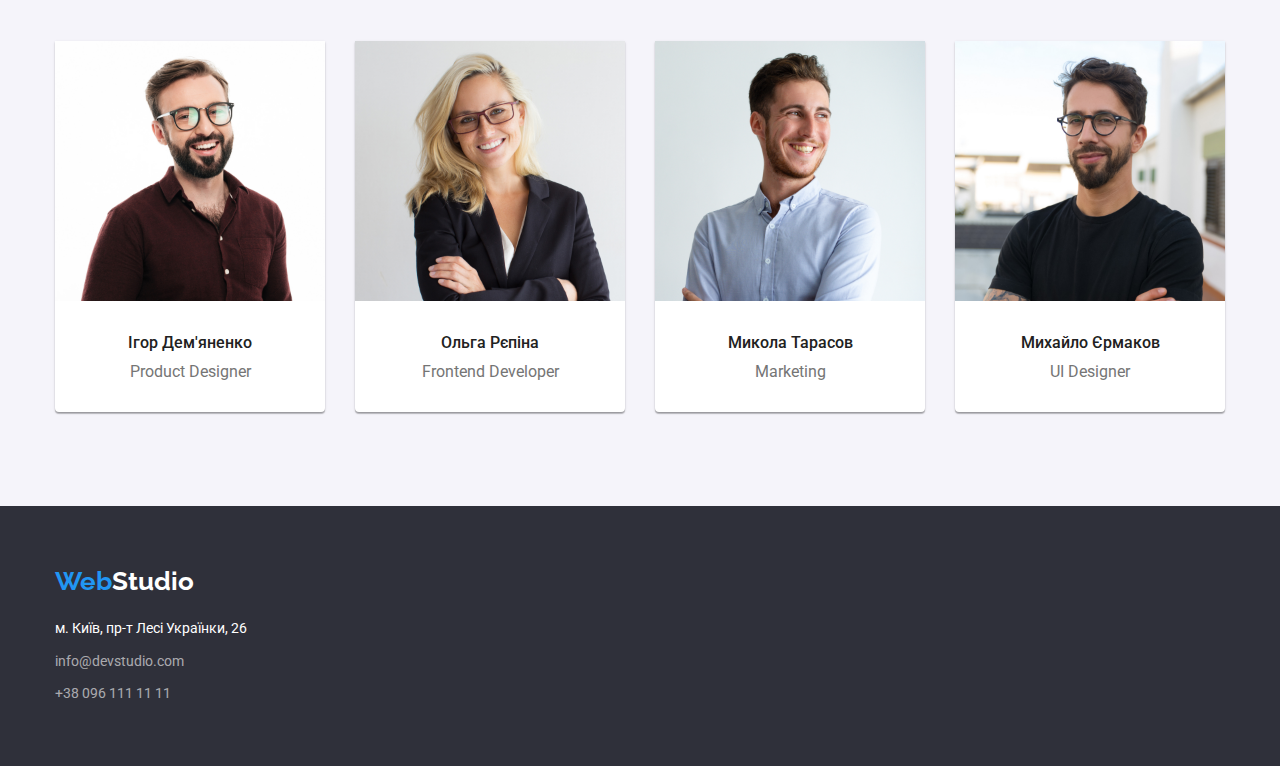
==== commit d92030be: "изменения 2 после проверки" ====
--- a/index.html
+++ b/index.html
@@ -40,7 +40,7 @@
         </section>
 
             <section class="section-two">
-              <div class="container-two">
+              <div class="container">
                 <h2 hidden>Критерiї у роботi</h2>
                 <ul class="ul-section-two">
                     <li class="item">
@@ -64,7 +64,7 @@
             </section>
        
         <section class="section-three">
-           <div class="container-three">
+           <div class="container">
             <h2 class="title title-section-three">Чим ми займаємося</h2>
             <ul class="ul-section-three">
                 <li class="item"><img src="./img/computer.jpg" alt="computer" width="370" class="img"></li>
@@ -75,7 +75,7 @@
         </section>
         <section class="section-four">
                 <h2 class="title title-section-four">Наша команда</h2>
-                <div class="container-four">
+                <div class="container">
                 <ul class="ul-section-four">
                     <li class="li-section-four">
                         <img src="./img/productdesigner.jpg" alt="designer" width="270" class="imges">
@@ -111,13 +111,13 @@
         </section>
     </main>
     <footer class="footer">
-        <div class="container-footer">
+        <div class="container">
             <a href="" class="logo-footer">Web<span class="logo-dot-footer">Studio</span></a>
        
             <address class="address">
-                <ul>
-                    <li><a href="https://goo.gl/maps/SRYrZVsb4umEYRxeA" target="_blank" rel="noopener noreferrer" class="maps">м. Київ, пр-т Лесі Українки, 26</a></li>
-                    <li><a href="mailto:info@devstudio.com" class="mailto-tel tell">info@devstudio.com</a></li>
+                <ul class="address-item">
+                    <li class="item"><a href="https://goo.gl/maps/SRYrZVsb4umEYRxeA" target="_blank" rel="noopener noreferrer" class="maps">м. Київ, пр-т Лесі Українки, 26</a></li>
+                    <li class="item"><a href="mailto:info@devstudio.com" class="mailto-tel">info@devstudio.com</a></li>
                     <li><a href="tel:+380961111111" class="mailto-tel">+38 096 111 11 11</a></li>
                 </ul>
             </address>
--- a/css/index.css
+++ b/css/index.css
@@ -204,7 +204,7 @@
     padding-bottom: 94px;
 }
 
-.container-two {
+.container {
     width: 1200px;
     margin: 0 auto;
     padding: 0 15px;  
@@ -241,14 +241,8 @@
 
 /* section 3 */
 .section-three {
+    text-align: center;
     padding-bottom: 94px;
-}
-
-.container-three {
-    width: 1200px;
-    margin: 0 auto;
-    padding: 0 15px;
-    text-align: center;
 }
 
 .title-section-three {
@@ -276,7 +270,8 @@
 .section-four {
     background-color: var(--grey-color);
     text-align: center;
-    padding-bottom: 94px;  
+    padding-bottom: 94px;
+    padding-top: 94px;  
 }
 
 .title-section-four {
@@ -284,12 +279,6 @@
     font-size: 36px;
     line-height: 1.16;
     margin-bottom: 50px;  
-}
-.container-four  {
-    text-align: center;
-    width: 1200px;
-    margin: 0 auto;
-    padding: 0 15px;
 }
 
 .ul-section-four {
@@ -331,10 +320,6 @@
     padding-bottom: 60px;
 }
 
-.container-footer {
-    padding-left: 215px;
-}
-
 .logo-footer {
     color: var(--accent-color);
     font-family: var(--secondary-font);
@@ -355,17 +340,14 @@
     font-style: normal;
 }
 
+.address-item .item {
+    margin-bottom: 9px;
+}
+
 .maps {
    color: var(--white-color);
     line-height: 1.71;
     text-decoration: none;
-    margin-bottom: 9px;
-    display: block; 
-}
-
-.tell {
-    display: block;
-    margin-bottom: 9px;
 }
 
 .maps:hover,
@@ -375,7 +357,6 @@
 
 .mailto-tel {
     color: rgba(255, 255, 255, 0.6);
-    
     line-height: 1.71;
     text-decoration: none;
 }
